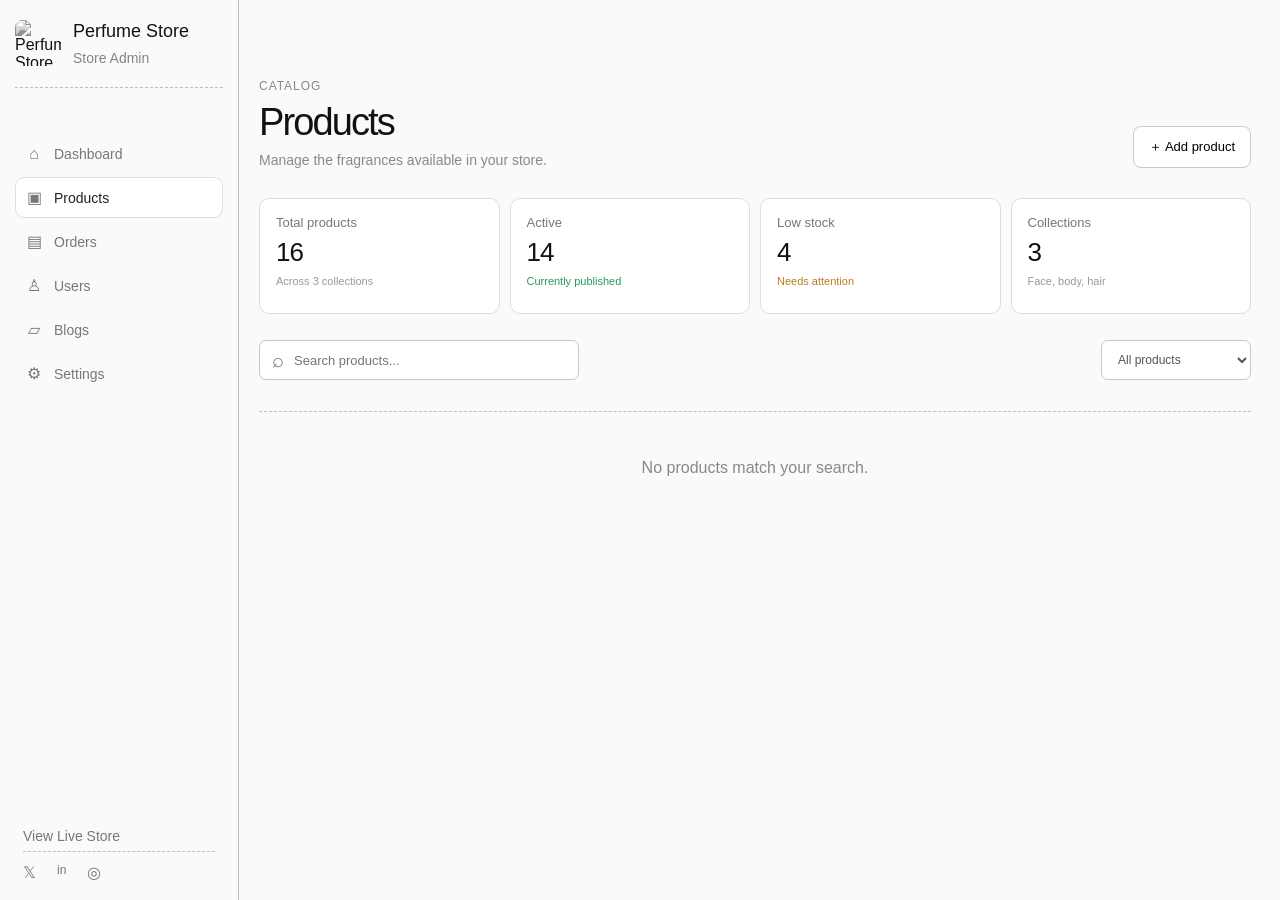
==== admin/products/index.html @ 39486477 "Build storefront commerce experience" ====
<!doctype html>
<html lang="en">
  <head>
    <meta charset="UTF-8" /><meta name="viewport" content="width=device-width, initial-scale=1.0" />
    <title>Products — Perfume Store Admin</title>
    <link rel="stylesheet" href="../admin.css" /><link rel="stylesheet" href="products.css" />
  </head>
  <body>
    <aside class="sidebar"><div class="profile-card"><img src="https://images.unsplash.com/photo-1500648767791-00dcc994a43e?auto=format&fit=crop&w=160&q=85" alt="Perfume Store admin" /><div><h1>Perfume Store</h1><p>Store Admin</p></div></div><nav class="admin-nav" aria-label="Admin navigation"><a href="../index.html"><span>⌂</span>Dashboard</a><a class="active" href="./"><span>▣</span>Products</a><a href="../orders/index.html"><span>▤</span>Orders</a><a href="../users/index.html"><span>♙</span>Users</a><a href="../blogs/index.html"><span>▱</span>Blogs</a><a href="../settings/index.html"><span>⚙</span>Settings</a></nav><div class="follow-area"><p>Follow Me</p><div class="social-row"><a href="#x" aria-label="X">𝕏</a><a href="#linkedin" aria-label="LinkedIn">in</a><a href="#instagram" aria-label="Instagram">◎</a></div></div></aside>
    <main class="admin-main products-main">
      <section class="products-heading"><div><span class="dashboard-kicker">Catalog</span><h2>Products</h2><p>Manage the fragrances available in your store.</p></div><button class="add-product-button" id="open-product-modal" type="button">＋ Add product</button></section>
      <section class="product-metrics"><article><span>Total products</span><strong>16</strong><small>Across 3 collections</small></article><article><span>Active</span><strong>14</strong><small class="positive">Currently published</small></article><article><span>Low stock</span><strong>4</strong><small class="warning">Needs attention</small></article><article><span>Collections</span><strong>3</strong><small>Face, body, hair</small></article></section>
      <div class="products-toolbar"><label class="products-search"><span>⌕</span><input id="product-search" type="search" placeholder="Search products..." /></label><select id="product-filter" aria-label="Filter products"><option value="all">All products</option><option value="bestseller">Bestsellers</option><option value="new">New arrivals</option><option value="low">Low stock</option></select></div>
      <section class="admin-products-grid" id="admin-products-grid">
        <article class="admin-product-card" data-name="Pure Cleanser" data-tag="bestseller" data-stock="ok"><div class="admin-product-image"><span>Bestseller</span><button type="button" aria-label="Product options">→</button><img src="https://framerusercontent.com/images/S9bF5xZAKeF1uY3MNzTaUj2jts.png" alt="Pure Cleanser" /></div><div class="admin-product-info"><strong>Pure Cleanser</strong><span>$79.00 USD</span></div></article>
        <article class="admin-product-card" data-name="Dew Toner" data-tag="sale" data-stock="low"><div class="admin-product-image"><span>20% OFF</span><button type="button" aria-label="Product options">→</button><img src="https://framerusercontent.com/images/OiaHKYo7D3gLtk9JB7Hr0fVZhZQ.png" alt="Dew Toner" /></div><div class="admin-product-info"><strong>Dew Toner</strong><span>$79.00 USD</span></div></article>
        <article class="admin-product-card" data-name="Glow Serum" data-tag="bestseller" data-stock="ok"><div class="admin-product-image"><span>Bestseller</span><button type="button" aria-label="Product options">→</button><img src="https://framerusercontent.com/images/gQOLspoYfZoJmCbCcTVO2y5V6s.png" alt="Glow Serum" /></div><div class="admin-product-info"><strong>Glow Serum</strong><span>$39.00 USD</span></div></article>
        <article class="admin-product-card" data-name="Balance Moisturizer" data-tag="new" data-stock="low"><div class="admin-product-image"><span>New</span><button type="button" aria-label="Product options">→</button><img src="https://framerusercontent.com/images/jesxlLzkoOFwmrESfDXVYJyogw.png" alt="Balance Moisturizer" /></div><div class="admin-product-info"><strong>Balance Moisturizer</strong><span>$59.00 USD</span></div></article>
        <article class="admin-product-card" data-name="Aura Eye Cream" data-tag="sale" data-stock="ok"><div class="admin-product-image"><span>15% OFF</span><button type="button" aria-label="Product options">→</button><img src="https://framerusercontent.com/images/c7Z3JkCrB6bdXtHjNy6sOHNeA.png" alt="Aura Eye Cream" /></div><div class="admin-product-info"><strong>Aura Eye Cream</strong><span>$49.00 USD</span></div></article>
        <article class="admin-product-card" data-name="Mineral SPF 30" data-tag="new" data-stock="low"><div class="admin-product-image"><span>New</span><button type="button" aria-label="Product options">→</button><img src="https://framerusercontent.com/images/YBxALmhawLOWNOR4qEpdCcD3Pg.png" alt="Mineral SPF 30" /></div><div class="admin-product-info"><strong>Mineral SPF 30</strong><span>$79.00 USD</span></div></article>
        <article class="admin-product-card" data-name="Silk Body Wash" data-tag="bestseller" data-stock="ok"><div class="admin-product-image"><span>Bestseller</span><button type="button" aria-label="Product options">→</button><img src="https://framerusercontent.com/images/Yz9eJNgce3dpyP91uEJAtbqGAU.png" alt="Silk Body Wash" /></div><div class="admin-product-info"><strong>Silk Body Wash</strong><span>$79.00 USD</span></div></article>
        <article class="admin-product-card" data-name="Renew Scrub" data-tag="new" data-stock="ok"><div class="admin-product-image"><span>New</span><button type="button" aria-label="Product options">→</button><img src="https://framerusercontent.com/images/CeMRd3b3b2hjjUIPHgQbFnwPcTc.png" alt="Renew Scrub" /></div><div class="admin-product-info"><strong>Renew Scrub</strong><span>$59.00 USD</span></div></article>
      </section>
      <p class="empty-products" id="empty-products" hidden>No products match your search.</p>
    </main>
    <div class="product-modal" id="product-modal" hidden>
      <div class="modal-backdrop" data-close-modal></div>
      <section class="modal-panel" role="dialog" aria-modal="true" aria-labelledby="modal-title">
        <div class="modal-header"><div><span class="dashboard-kicker">Catalog</span><h2 id="modal-title">Add a product</h2></div><button class="modal-close" type="button" aria-label="Close modal" data-close-modal>×</button></div>
        <form id="product-form" class="product-form">
          <div class="modal-form-grid"><label>Product title<input name="title" type="text" placeholder="e.g. Amber Mist" required /></label><label>Price<input name="price" type="number" min="0" step="0.01" placeholder="79.00" required /></label><label class="full-modal-field">Description<textarea name="description" rows="3" placeholder="Describe the fragrance and its character..."></textarea></label><label>Scent family<select name="family"><option>All scent families</option><option>Amber and warm</option><option>Oud and woods</option><option>Floral and sweet</option><option>Fresh and citrus</option></select></label><label>Stock quantity<input name="stock" type="number" min="0" placeholder="100" required /></label></div>
          <fieldset class="tag-fieldset"><legend>Audience tags</legend><div class="check-grid"><label><input type="checkbox" name="audience" value="unisex" /> Unisex</label><label><input type="checkbox" name="audience" value="for-her" /> For her</label><label><input type="checkbox" name="audience" value="for-him" /> For him</label></div></fieldset>
          <fieldset class="tag-fieldset"><legend>Product tags</legend><div class="check-grid"><label><input type="checkbox" name="flag" value="bestseller" /> Bestseller</label><label><input type="checkbox" name="flag" value="new" /> New arrivals</label><label><input type="checkbox" name="flag" value="featured" /> Featured</label></div></fieldset>
          <div class="modal-actions"><button class="modal-cancel" type="button" data-close-modal>Cancel</button><button class="modal-submit" type="submit">Save product <span>→</span></button></div>
        </form>
      </section>
    </div>
    <script src="../../supabase-config.js"></script><script src="products.js"></script><script src="../admin.js"></script>
  </body>
</html>
---- admin/admin.css ----
:root { color: #121212; background: #fafafa; font-family: Arial, Helvetica, sans-serif; }
* { box-sizing: border-box; }
html { scroll-behavior: smooth; }
body { min-width: 320px; margin: 0; background: #fafafa; }
a { color: inherit; text-decoration: none; }
.sidebar { position: fixed; inset: 0 auto 0 0; display: flex; flex-direction: column; width: 239px; padding: 20px 15px 18px; border-right: 1px solid #bcbcbc; background: #fafafa; }
.profile-card { display: flex; align-items: center; gap: 12px; padding-bottom: 21px; border-bottom: 1px dashed #bdbdbd; }
.profile-card img { width: 46px; height: 46px; object-fit: cover; border-radius: 7px; filter: grayscale(1); }
.profile-card h1 { margin: 0 0 8px; font-size: 18px; font-weight: 400; }
.profile-card p { margin: 0; color: #858585; font-size: 14px; }
.admin-nav { display: flex; flex-direction: column; gap: 3px; padding-top: 45px; }
.admin-nav a { display: flex; align-items: center; gap: 11px; min-height: 41px; padding: 0 9px; border: 1px solid transparent; border-radius: 9px; color: #777; font-size: 14px; }
.admin-nav a span { display: inline-grid; width: 18px; place-items: center; color: #777; font-size: 16px; }
.admin-nav a.active { border-color: #dfdfdf; color: #222; background: #fff; }
.admin-nav a:hover { color: #111; background: #f0f0f0; }
.follow-area { margin-top: auto; padding: 0 8px; }
.follow-area > p { margin: 0 0 7px; color: #777; font-size: 14px; }
.social-row { display: flex; gap: 21px; padding-top: 11px; border-top: 1px dashed #bdbdbd; }
.social-row a { color: #777; font-size: 16px; }
.social-row a:nth-child(2) { font-size: 12px; }
.admin-main { min-height: 100vh; margin-left: 239px; padding: 79px 29px 80px 20px; }
.admin-hero { max-width: 1080px; }
.availability { display: inline-flex; align-items: center; gap: 8px; padding: 9px 13px; border-radius: 10px; color: #555; background: #ededed; font-size: 13px; }
.availability i { width: 8px; height: 8px; border-radius: 50%; background: #00d979; }
.admin-hero h2 { margin: 19px 0 17px; font-size: clamp(42px, 4.15vw, 58px); line-height: 1.08; letter-spacing: -.045em; }
.admin-hero > p { margin: 0; color: #868686; font-size: 16px; }
.hero-actions { display: flex; gap: 12px; margin-top: 35px; }
.primary-button, .secondary-button { display: inline-flex; align-items: center; justify-content: center; height: 41px; padding: 0 16px; border-radius: 7px; font-size: 14px; font-weight: 600; }
.primary-button { color: #fff; background: #111; }
.secondary-button { border: 1px solid #bdbdbd; background: #fff; }
.primary-button:hover { background: #333; }.secondary-button:hover { background: #f2f2f2; }
.dotted-divider { margin-top: 31px; border-top: 1px dashed #bdbdbd; }
.dashboard-overview { max-width: 1080px; padding-top: 54px; }
.dashboard-section-heading { display: flex; align-items: end; justify-content: space-between; margin-bottom: 22px; }
.dashboard-kicker { display: block; margin-bottom: 8px; color: #888; font-size: 12px; text-transform: uppercase; letter-spacing: .08em; }
.dashboard-section-heading h3, .dashboard-panel h3 { margin: 0; font-size: 25px; font-weight: 400; letter-spacing: -.035em; }
.dashboard-date, .panel-period { color: #999; font-size: 12px; }
.metric-grid { display: grid; grid-template-columns: repeat(4, 1fr); gap: 10px; }
.metric-card { position: relative; display: flex; flex-direction: column; gap: 8px; min-height: 138px; padding: 17px; border: 1px solid #dedede; border-radius: 10px; background: #fff; }
.metric-card > span { color: #777; font-size: 13px; }.metric-card strong { font-size: 26px; font-weight: 500; letter-spacing: -.04em; }.metric-card small { color: #999; font-size: 11px; }.metric-card small.positive { color: #26985c; }
.metric-icon { position: absolute; top: 15px; right: 15px; display: grid; width: 27px; height: 27px; place-items: center; border-radius: 7px; color: #bc6c25; background: #fff4e9; font-size: 15px; }
.dashboard-panels { display: grid; grid-template-columns: 1.12fr .88fr; gap: 10px; margin-top: 10px; }
.dashboard-panel { min-height: 275px; padding: 19px; border: 1px solid #dedede; border-radius: 10px; background: #fff; }.panel-heading { display: flex; justify-content: space-between; align-items: start; }.panel-heading h3 { font-size: 20px; }.panel-link { color: #777; font-size: 12px; text-decoration: underline; text-underline-offset: 3px; }
.sales-visual { height: 174px; margin-top: 30px; padding: 0 6px; border-bottom: 1px solid #ddd; }.sales-bars { display: flex; align-items: end; justify-content: space-around; height: 143px; gap: 15px; }.sales-bars i { display: block; flex: 1; max-width: 34px; border-radius: 5px 5px 0 0; background: #e5e5e5; }.sales-bars i.today { background: #bc6c25; }.sales-days { display: flex; justify-content: space-around; padding-top: 9px; color: #999; font-size: 10px; }
.mini-order { display: grid; grid-template-columns: 34px 1fr auto; gap: 10px; align-items: center; padding: 17px 0; border-bottom: 1px solid #eee; }.mini-order:last-child { border-bottom: 0; }.order-avatar { display: grid; width: 34px; height: 34px; place-items: center; border-radius: 50%; color: #8d603d; background: #f4e5d6; font-size: 10px; }.order-avatar.warm { color: #855c75; background: #eadfee; }.order-avatar.green { color: #457258; background: #dcebe0; }.mini-order div { display: flex; flex-direction: column; gap: 4px; }.mini-order strong { font-size: 12px; font-weight: 500; }.mini-order small { color: #999; font-size: 10px; }.mini-order b { font-size: 12px; font-weight: 400; }
.quick-actions { display: flex; align-items: center; gap: 9px; margin-top: 10px; padding: 14px 17px; border: 1px dashed #c8c8c8; border-radius: 10px; }.quick-actions .dashboard-kicker { margin: 0 auto 0 0; }.quick-actions a { padding: 7px 10px; border: 1px solid #ddd; border-radius: 6px; color: #555; background: #fff; font-size: 11px; }.quick-actions a:hover { color: #111; border-color: #aaa; }
.projects-section { max-width: 1080px; padding-top: 78px; }
.section-title-row { display: flex; align-items: center; justify-content: space-between; margin-bottom: 32px; }
.section-title-row h3 { margin: 0; font-size: 26px; font-weight: 400; letter-spacing: -.03em; }
.all-projects { padding: 10px 16px; border: 1px solid #c8c8c8; border-radius: 8px; background: #fff; font-size: 13px; }
.project-grid { display: grid; grid-template-columns: repeat(3, minmax(0, 1fr)); gap: 12px; }
.project-card { overflow: hidden; border: 1px solid #d4d4d4; border-radius: 8px; background: #fff; }
.project-card img { display: block; width: 100%; aspect-ratio: 1.36 / 1; object-fit: cover; filter: saturate(.9); }
.project-card > div { display: flex; justify-content: space-between; padding: 11px 10px; color: #555; font-size: 13px; }
.project-card strong { color: #222; font-weight: 400; }.project-card span { color: #999; }
.orders-section { max-width: 1080px; padding-top: 90px; }
.orders-table-wrap { overflow-x: auto; border: 1px solid #dedede; border-radius: 10px; background: #fff; }
.orders-table { width: 100%; border-collapse: collapse; min-width: 680px; text-align: left; }
.orders-table th { padding: 14px 16px; border-bottom: 1px solid #dedede; color: #999; font-size: 11px; font-weight: 400; text-transform: uppercase; letter-spacing: .07em; }
.orders-table td { padding: 15px 16px; border-bottom: 1px solid #eeeeee; color: #777; font-size: 12px; }.orders-table tr:last-child td { border-bottom: 0; }.orders-table td strong { color: #222; font-weight: 500; }
.table-customer { display: flex; align-items: center; gap: 9px; color: #333; }.table-customer .order-avatar { flex: 0 0 28px; width: 28px; height: 28px; font-size: 9px; }.order-avatar.purple { color: #655b87; background: #e9e6f5; }
.status-pill { display: inline-flex; padding: 5px 8px; border-radius: 20px; font-size: 10px; }.status-pill.fulfilled { color: #287b4b; background: #e3f2e8; }.status-pill.pending { color: #9b6d1c; background: #fff2d6; }.status-pill.cancelled { color: #a24949; background: #f8e4e4; }
@media (max-width: 820px) { .sidebar { position: static; width: 100%; min-height: auto; border-right: 0; border-bottom: 1px solid #bcbcbc; } .admin-nav { flex-direction: row; flex-wrap: wrap; padding-top: 22px; }.admin-nav a { flex: 1 0 110px; }.follow-area { margin-top: 30px; }.admin-main { margin-left: 0; padding: 48px 20px 60px; }.project-grid { grid-template-columns: 1fr; max-width: 520px; }.admin-hero h2 { font-size: clamp(38px, 8vw, 54px); }.metric-grid { grid-template-columns: repeat(2, 1fr); }.dashboard-panels { grid-template-columns: 1fr; }.quick-actions { align-items: stretch; flex-wrap: wrap; }.quick-actions .dashboard-kicker { flex-basis: 100%; }.dashboard-date { display: none; } }
---- admin/products/products.css ----
.products-main { max-width: 1300px; }.products-heading { display: flex; align-items: end; justify-content: space-between; max-width: 1080px; margin-bottom: 30px; }.products-heading h2 { margin: 0 0 8px; font-size: 38px; font-weight: 500; letter-spacing: -.05em; }.products-heading p { margin: 0; color: #898989; font-size: 14px; }.add-product-button { padding: 11px 15px; border: 1px solid #c8c8c8; border-radius: 8px; background: #fff; font-size: 13px; cursor: pointer; }.add-product-button:hover { background: #f1f1f1; }
.product-metrics { display: grid; grid-template-columns: repeat(4, minmax(0, 1fr)); gap: 10px; max-width: 1080px; margin-bottom: 26px; }.product-metrics article { display: flex; flex-direction: column; gap: 7px; min-height: 116px; padding: 16px; border: 1px solid #dedede; border-radius: 10px; background: #fff; }.product-metrics span { color: #777; font-size: 13px; }.product-metrics strong { font-size: 26px; font-weight: 500; letter-spacing: -.04em; }.product-metrics small { color: #999; font-size: 11px; }.product-metrics small.positive { color: #26985c; }.product-metrics small.warning { color: #bb7b1b; }
.products-toolbar { display: flex; justify-content: space-between; gap: 16px; max-width: 1080px; margin-bottom: 31px; padding-bottom: 31px; border-bottom: 1px dashed #bdbdbd; }.products-search { display: flex; align-items: center; gap: 8px; width: 320px; padding: 0 12px; border: 1px solid #c8c8c8; border-radius: 7px; background: #fff; }.products-search span { color: #777; font-size: 20px; }.products-search input { width: 100%; height: 38px; border: 0; outline: 0; font-size: 13px; }.products-toolbar select { min-width: 150px; padding: 0 12px; border: 1px solid #c8c8c8; border-radius: 7px; background: #fff; color: #555; font-size: 12px; }
.admin-products-grid { display: grid; grid-template-columns: repeat(2, minmax(0, 1fr)); gap: 18px 16px; max-width: 1080px; }.admin-product-card { overflow: hidden; border: 1px solid #d0d0d0; border-radius: 8px; background: #fff; }.admin-product-image { position: relative; aspect-ratio: 1.45 / 1; overflow: hidden; background: #e5e5e5; }.admin-product-image img { display: block; width: 100%; height: 100%; object-fit: cover; transition: transform .35s ease; }.admin-product-card:hover img { transform: scale(1.03); }.admin-product-image > span { position: absolute; z-index: 1; top: 14px; left: 13px; padding: 5px 8px; background: #fff; color: #222; font-size: 10px; text-transform: uppercase; }.admin-product-image button { position: absolute; z-index: 1; top: 8px; right: 8px; display: grid; width: 35px; height: 27px; place-items: center; border: 1px solid #bbb; border-radius: 6px; background: #fff; cursor: pointer; }.admin-product-info { display: flex; justify-content: space-between; padding: 12px 14px; font-size: 13px; }.admin-product-info strong { font-weight: 400; }.admin-product-info span { color: #999; }.empty-products { color: #888; text-align: center; }
@media (max-width: 820px) { .products-heading { align-items: flex-start; flex-direction: column; gap: 20px; }.product-metrics { grid-template-columns: repeat(2, 1fr); }.products-toolbar { align-items: stretch; flex-direction: column; }.products-search { width: 100%; height: 40px; }.products-toolbar select { height: 40px; }.admin-products-grid { grid-template-columns: 1fr; max-width: 540px; } }
.product-modal[hidden] { display: none; }.product-modal { position: fixed; z-index: 20; inset: 0; display: grid; place-items: center; padding: 24px; }.modal-backdrop { position: absolute; inset: 0; background: rgba(0,0,0,.55); }.modal-panel { position: relative; width: min(650px, 100%); max-height: calc(100vh - 48px); overflow-y: auto; padding: 26px; border: 1px solid #d8d8d8; border-radius: 12px; background: #fafafa; box-shadow: 0 20px 70px rgba(0,0,0,.18); }.modal-header { display: flex; align-items: start; justify-content: space-between; padding-bottom: 20px; border-bottom: 1px dashed #c8c8c8; }.modal-header h2 { margin: 0; font-size: 27px; font-weight: 400; letter-spacing: -.04em; }.modal-close { padding: 0 4px; border: 0; background: none; font-size: 27px; line-height: 1; cursor: pointer; }.product-form { display: flex; flex-direction: column; gap: 21px; padding-top: 22px; }.modal-form-grid { display: grid; grid-template-columns: 1.5fr .75fr; gap: 17px 13px; }.modal-form-grid label { display: flex; flex-direction: column; gap: 8px; color: #555; font-size: 12px; }.modal-form-grid input, .modal-form-grid textarea, .modal-form-grid select { width: 100%; padding: 12px; border: 1px solid #cfcfcf; border-radius: 6px; outline: 0; color: #222; background: #fff; font: 13px Arial, sans-serif; resize: vertical; }.modal-form-grid input:focus, .modal-form-grid textarea:focus, .modal-form-grid select:focus { border-color: #bc6c25; }.full-modal-field { grid-column: 1 / -1; }.tag-fieldset { margin: 0; padding: 0; border: 0; }.tag-fieldset legend { margin-bottom: 11px; color: #555; font-size: 12px; }.check-grid { display: flex; flex-wrap: wrap; gap: 9px; }.check-grid label { display: flex; align-items: center; gap: 8px; padding: 9px 11px; border: 1px solid #d3d3d3; border-radius: 6px; background: #fff; color: #555; font-size: 12px; cursor: pointer; }.check-grid input { accent-color: #bc6c25; }.modal-actions { display: flex; justify-content: flex-end; gap: 9px; padding-top: 5px; }.modal-cancel, .modal-submit { height: 40px; padding: 0 15px; border-radius: 7px; font-size: 12px; cursor: pointer; }.modal-cancel { border: 1px solid #c8c8c8; background: #fff; }.modal-submit { border: 0; color: #fff; background: #111; }.modal-submit span { margin-left: 16px; font-size: 17px; }.modal-submit:hover { background: #333; }
@media (max-width: 600px) { .product-modal { padding: 12px; }.modal-panel { max-height: calc(100vh - 24px); padding: 20px; }.modal-form-grid { grid-template-columns: 1fr; }.full-modal-field { grid-column: auto; }.modal-actions { justify-content: stretch; }.modal-actions button { flex: 1; } }
.modal-delete { margin-right: auto; border: 1px solid #d8a7a7; border-radius: 7px; color: #a13e3e; background: #fff; font-size: 12px; cursor: pointer; }.modal-delete:hover { background: #fff3f3; }
.image-upload-fieldset { margin: 0; padding: 0; border: 0; }.image-upload-fieldset legend { margin-bottom: 11px; color: #555; font-size: 12px; }.image-upload-fieldset legend span { color: #999; }.image-dropzone { display: flex; min-height: 125px; align-items: center; justify-content: center; flex-direction: column; gap: 8px; border: 1px dashed #b9b9b9; border-radius: 8px; background: #fff; color: #555; cursor: pointer; transition: border-color .2s, background .2s; }.image-dropzone:hover, .image-dropzone.dragging, .image-dropzone:focus-within { border-color: #bc6c25; background: #fffaf5; outline: none; }.image-dropzone strong { color: #222; font-size: 13px; font-weight: 500; }.image-dropzone small { color: #999; font-size: 11px; }.image-dropzone input { position: absolute; width: 1px; height: 1px; opacity: 0; }.image-preview-grid { display: grid; grid-template-columns: repeat(3, 1fr); gap: 9px; margin-top: 10px; }.image-preview { position: relative; overflow: hidden; aspect-ratio: 1; border: 1px solid #d4d4d4; border-radius: 6px; background: #e9e9e9; }.image-preview img { display: block; width: 100%; height: 100%; object-fit: cover; }.image-preview small { position: absolute; right: 5px; bottom: 5px; padding: 3px 5px; border-radius: 4px; color: #fff; background: rgba(0,0,0,.6); font-size: 10px; }.image-upload-message { margin: 8px 0 0; color: #999; font-size: 11px; }.image-upload-message.ready { color: #26985c; }.image-upload-message.error { color: #ad6520; }
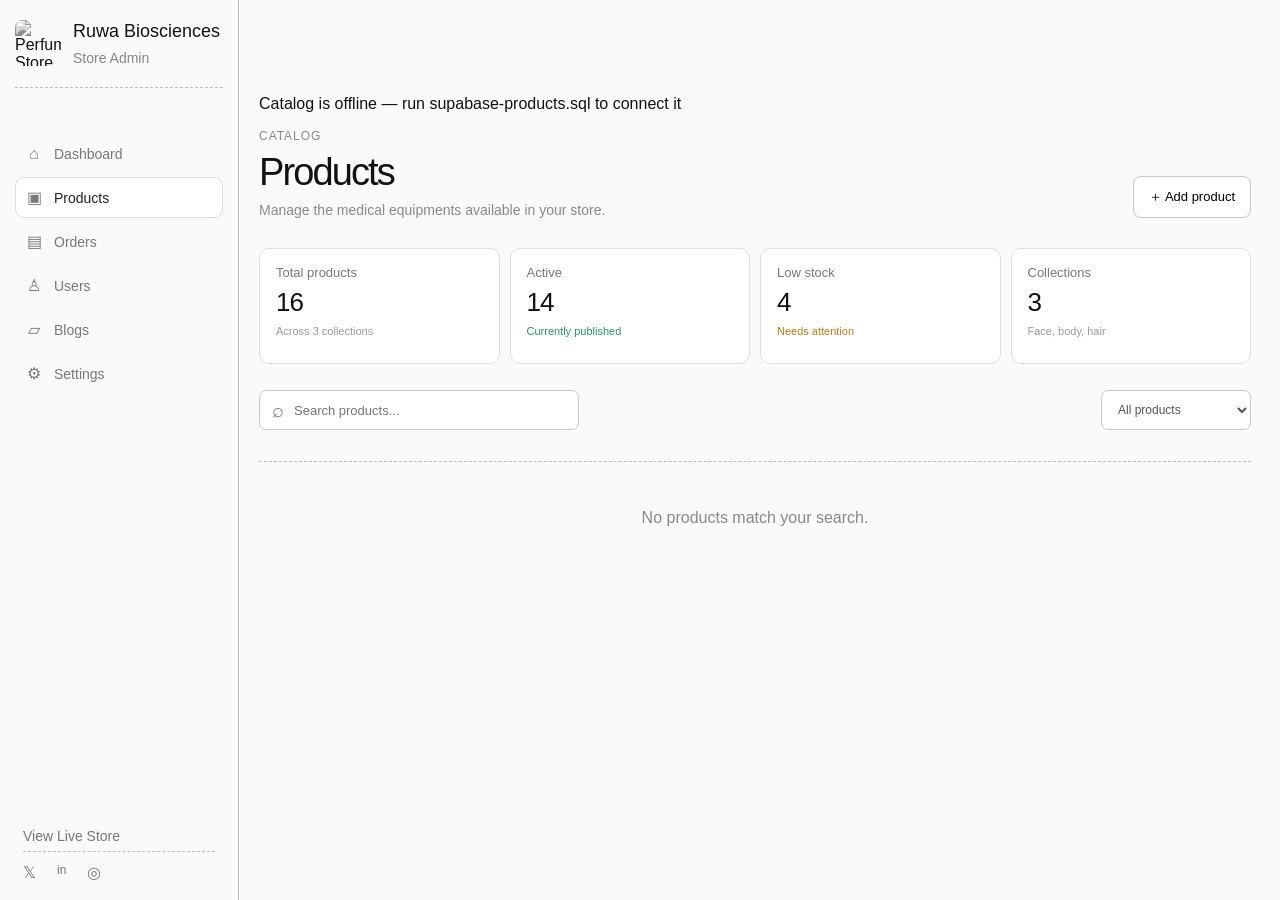
==== commit e3ccc804: "Rebrand Ruwa Biosciences storefront" ====
--- a/admin/products/index.html
+++ b/admin/products/index.html
@@ -8,6 +8,7 @@
   <body>
     <aside class="sidebar"><div class="profile-card"><img src="https://images.unsplash.com/photo-1500648767791-00dcc994a43e?auto=format&fit=crop&w=160&q=85" alt="Perfume Store admin" /><div><h1>Perfume Store</h1><p>Store Admin</p></div></div><nav class="admin-nav" aria-label="Admin navigation"><a href="../index.html"><span>⌂</span>Dashboard</a><a class="active" href="./"><span>▣</span>Products</a><a href="../orders/index.html"><span>▤</span>Orders</a><a href="../users/index.html"><span>♙</span>Users</a><a href="../blogs/index.html"><span>▱</span>Blogs</a><a href="../settings/index.html"><span>⚙</span>Settings</a></nav><div class="follow-area"><p>Follow Me</p><div class="social-row"><a href="#x" aria-label="X">𝕏</a><a href="#linkedin" aria-label="LinkedIn">in</a><a href="#instagram" aria-label="Instagram">◎</a></div></div></aside>
     <main class="admin-main products-main">
+      <p id="database-status" class="database-status">Connecting to catalogue...</p>
       <section class="products-heading"><div><span class="dashboard-kicker">Catalog</span><h2>Products</h2><p>Manage the fragrances available in your store.</p></div><button class="add-product-button" id="open-product-modal" type="button">＋ Add product</button></section>
       <section class="product-metrics"><article><span>Total products</span><strong>16</strong><small>Across 3 collections</small></article><article><span>Active</span><strong>14</strong><small class="positive">Currently published</small></article><article><span>Low stock</span><strong>4</strong><small class="warning">Needs attention</small></article><article><span>Collections</span><strong>3</strong><small>Face, body, hair</small></article></section>
       <div class="products-toolbar"><label class="products-search"><span>⌕</span><input id="product-search" type="search" placeholder="Search products..." /></label><select id="product-filter" aria-label="Filter products"><option value="all">All products</option><option value="bestseller">Bestsellers</option><option value="new">New arrivals</option><option value="low">Low stock</option></select></div>
@@ -28,9 +29,9 @@
       <section class="modal-panel" role="dialog" aria-modal="true" aria-labelledby="modal-title">
         <div class="modal-header"><div><span class="dashboard-kicker">Catalog</span><h2 id="modal-title">Add a product</h2></div><button class="modal-close" type="button" aria-label="Close modal" data-close-modal>×</button></div>
         <form id="product-form" class="product-form">
-          <div class="modal-form-grid"><label>Product title<input name="title" type="text" placeholder="e.g. Amber Mist" required /></label><label>Price<input name="price" type="number" min="0" step="0.01" placeholder="79.00" required /></label><label class="full-modal-field">Description<textarea name="description" rows="3" placeholder="Describe the fragrance and its character..."></textarea></label><label>Scent family<select name="family"><option>All scent families</option><option>Amber and warm</option><option>Oud and woods</option><option>Floral and sweet</option><option>Fresh and citrus</option></select></label><label>Stock quantity<input name="stock" type="number" min="0" placeholder="100" required /></label></div>
-          <fieldset class="tag-fieldset"><legend>Audience tags</legend><div class="check-grid"><label><input type="checkbox" name="audience" value="unisex" /> Unisex</label><label><input type="checkbox" name="audience" value="for-her" /> For her</label><label><input type="checkbox" name="audience" value="for-him" /> For him</label></div></fieldset>
-          <fieldset class="tag-fieldset"><legend>Product tags</legend><div class="check-grid"><label><input type="checkbox" name="flag" value="bestseller" /> Bestseller</label><label><input type="checkbox" name="flag" value="new" /> New arrivals</label><label><input type="checkbox" name="flag" value="featured" /> Featured</label></div></fieldset>
+          <div class="modal-form-grid"><label>Product name<input name="title" type="text" placeholder="e.g. Malaria PF/PAN" required /></label><label>SKU<input name="sku" type="text" placeholder="e.g. RDT-MAL-001" /></label><label>Catalogue status<select name="status"><option value="live">Live — visible on website</option><option value="draft">Draft — admin only</option></select></label><label>Category<select name="category" id="product-category" required><option value="RDT kits and reagents">RDT kits and reagents</option><option value="Laboratory consumables and blood collection">Laboratory consumables and blood collection</option><option value="POC meters and diagnostic equipment">POC meters and diagnostic equipment</option><option value="Clinic and hospital infrastructure">Clinic and hospital infrastructure</option></select></label><label>Manufacturer / brand<input name="manufacturer" type="text" placeholder="e.g. Sinocare" /></label><label>Price (KES)<input name="price" type="number" min="0" step="0.01" placeholder="1500" required /></label><label>Unit of sale<input name="unit_of_sale" type="text" placeholder="Pack, Unit, Set" value="Unit" /></label><label>Pack size<input name="pack_size" type="text" placeholder="25 tests or 1 unit" /></label><label>Stock quantity<input name="stock" type="number" min="0" placeholder="100" required /></label><label>Minimum order<input name="minimum_order_quantity" type="number" min="1" value="1" /></label><label class="full-modal-field">Short description<input name="short_description" type="text" placeholder="One-line product summary" /></label><label class="full-modal-field">Full description<textarea name="description" rows="3" placeholder="Describe the product, intended use, and supply details..."></textarea></label><label class="full-modal-field">Delivery / lead-time notes<textarea name="delivery_notes" rows="2" placeholder="Delivery or procurement notes"></textarea></label></div>
+          <fieldset class="tag-fieldset"><legend>Category attributes</legend><div class="modal-form-grid" id="category-attributes"><label data-category="rdt">Test name / analyte<input name="attr_test_name" type="text" placeholder="e.g. Malaria PF/PAN" /></label><label data-category="rdt">Specimen / sample type<input name="attr_specimen" type="text" placeholder="e.g. Whole blood" /></label><label data-category="rdt">Storage requirements<input name="attr_storage" type="text" placeholder="e.g. 2–30°C" /></label><label data-category="rdt">Shelf life / expiry<input name="attr_expiry" type="text" placeholder="e.g. 24 months" /></label><label data-category="consumable">Material / size<input name="attr_material" type="text" placeholder="e.g. Plastic, 100 μL" /></label><label data-category="consumable">Sterile status<input name="attr_sterile" type="text" placeholder="Sterile or non-sterile" /></label><label data-category="poc">Equipment type<input name="attr_equipment_type" type="text" placeholder="e.g. Glucose meter" /></label><label data-category="poc">Power / warranty<input name="attr_power_warranty" type="text" placeholder="Power requirements and warranty" /></label><label data-category="poc">Compatible consumables<input name="attr_compatibility" type="text" placeholder="Strips, cartridges, or accessories" /></label><label data-category="infrastructure">Dimensions / capacity<input name="attr_dimensions" type="text" placeholder="Dimensions or capacity" /></label><label data-category="infrastructure">Material / waste category<input name="attr_material_capacity" type="text" placeholder="Material, colour, or waste category" /></label><label data-category="infrastructure">Installation / delivery<input name="attr_installation" type="text" placeholder="Assembly or delivery requirements" /></label></div></fieldset>
+          <fieldset class="tag-fieldset"><legend>Catalogue options</legend><div class="check-grid"><label><input type="checkbox" name="flag" value="new" /> New product</label><label><input type="checkbox" name="flag" value="bestseller" /> Popular product</label><label><input type="checkbox" name="flag" value="featured" /> Featured</label><label><input type="checkbox" name="request_quote" value="true" /> Request quotation</label></div></fieldset>
           <div class="modal-actions"><button class="modal-cancel" type="button" data-close-modal>Cancel</button><button class="modal-submit" type="submit">Save product <span>→</span></button></div>
         </form>
       </section>
